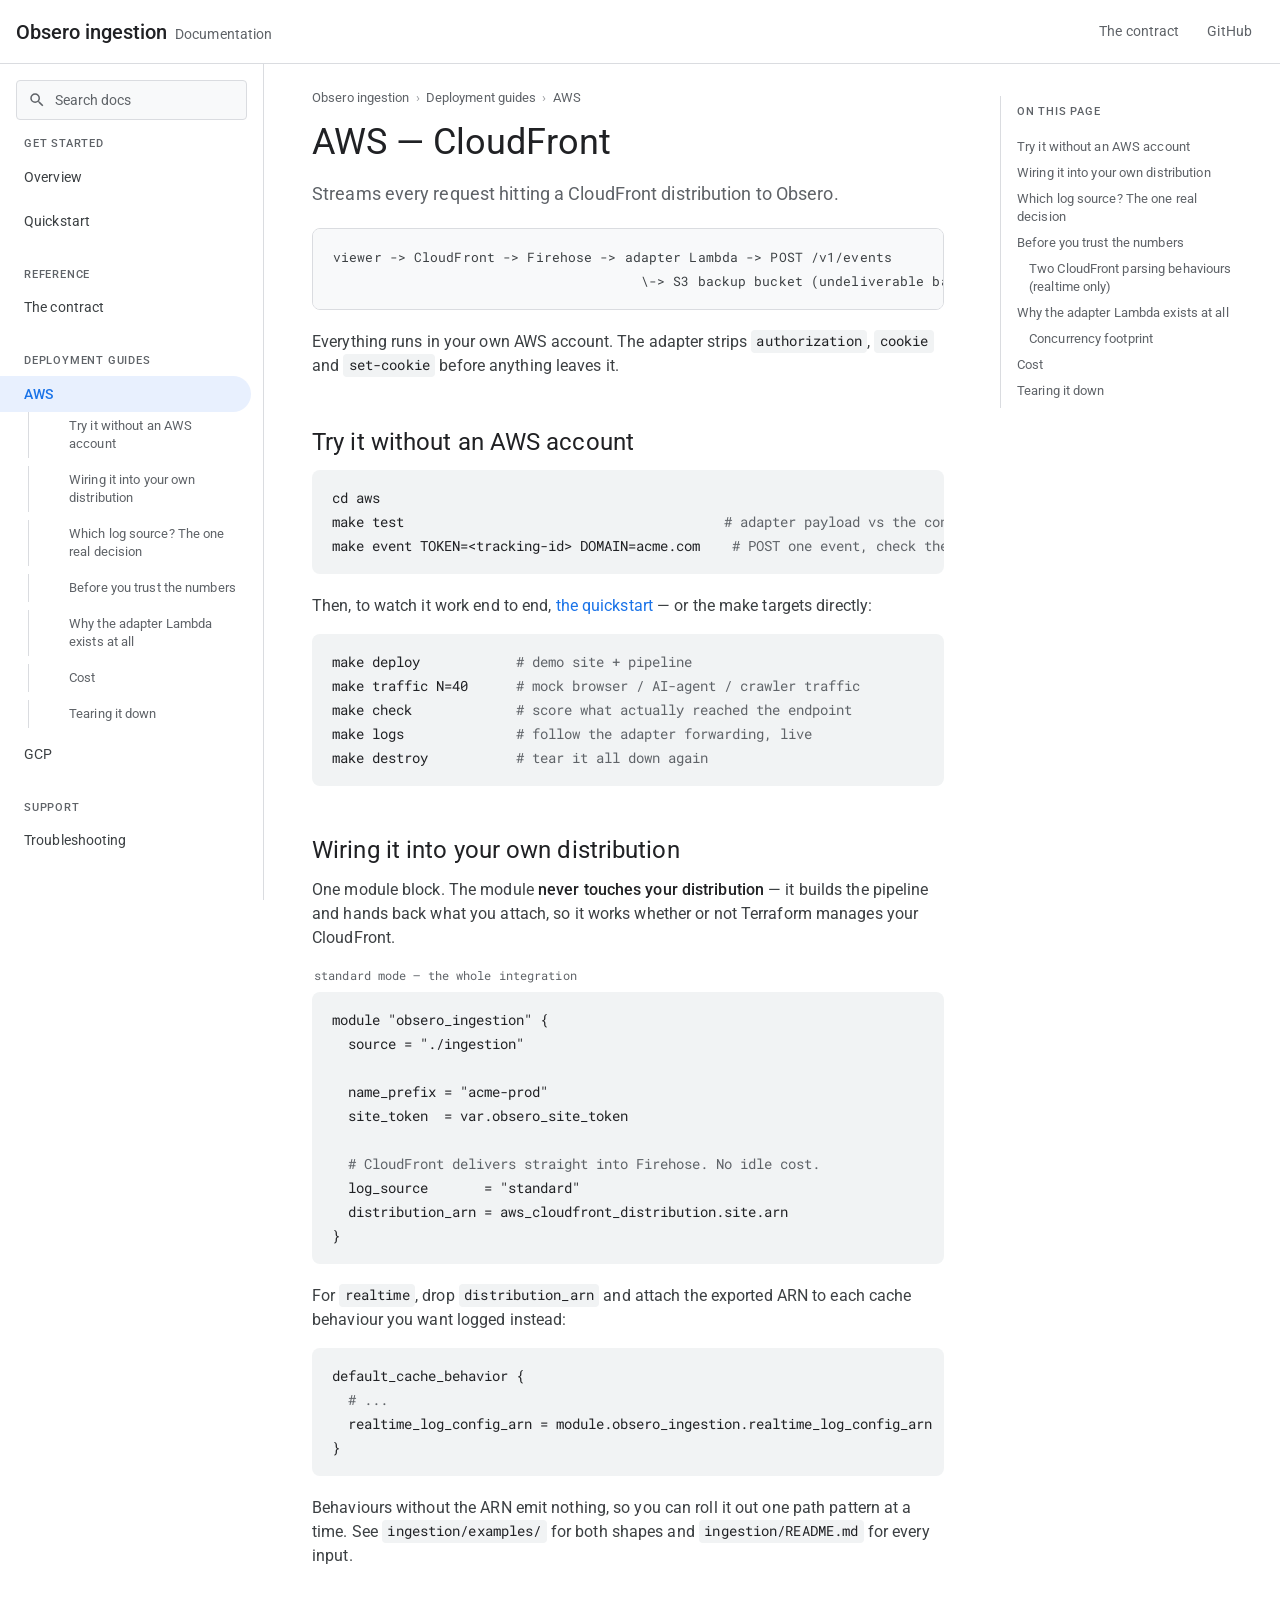
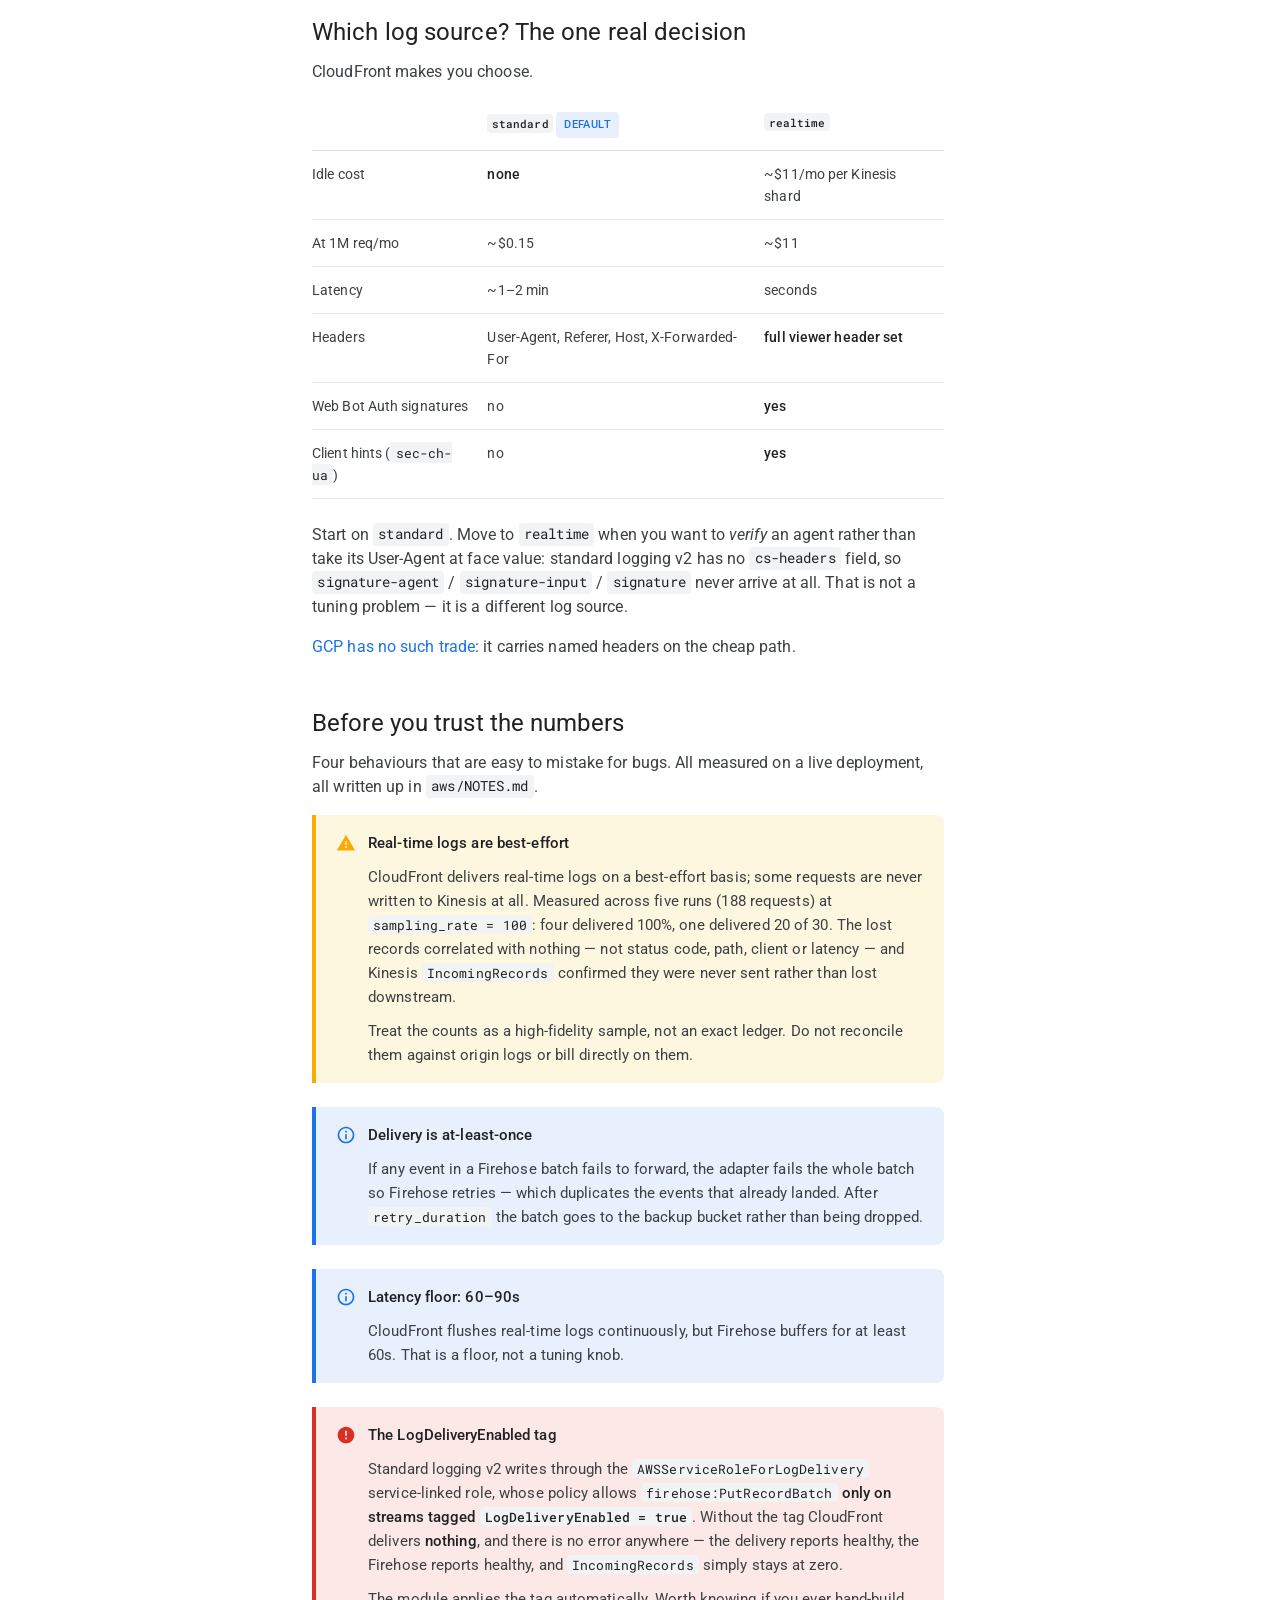
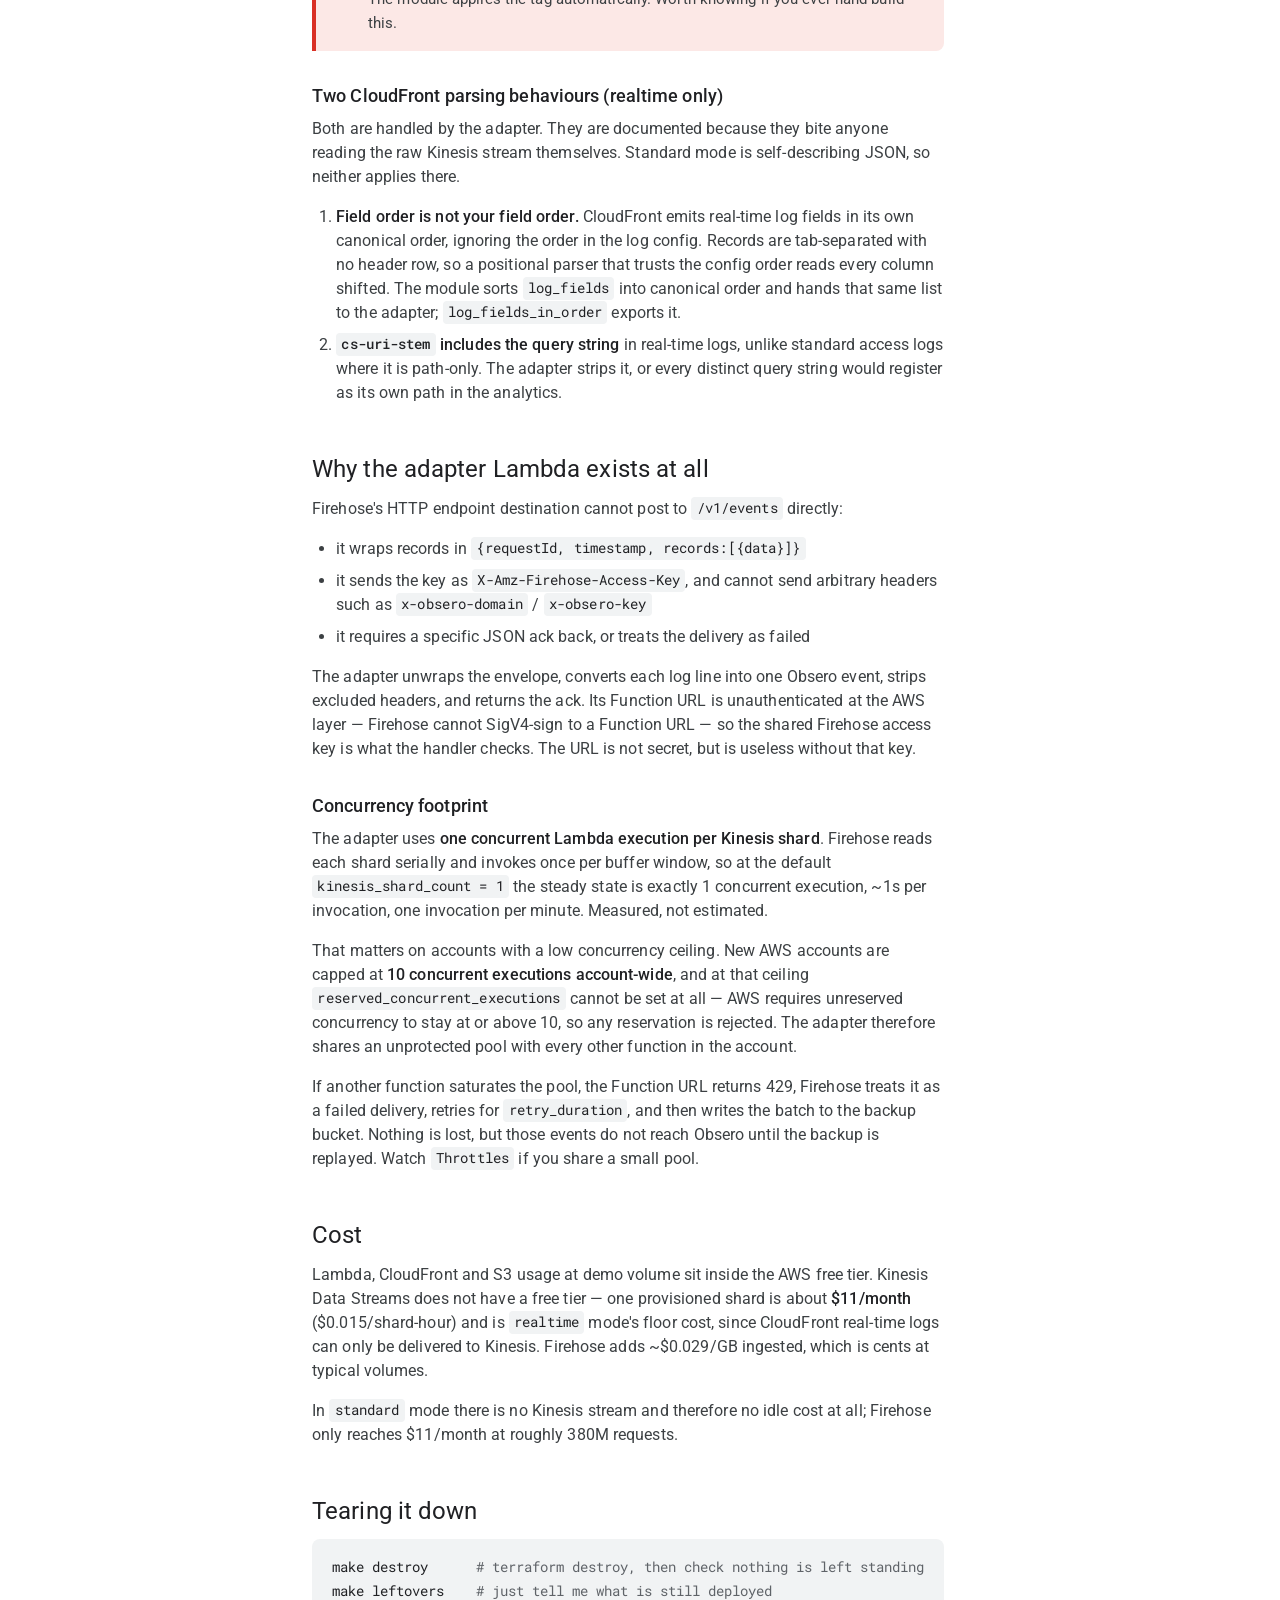
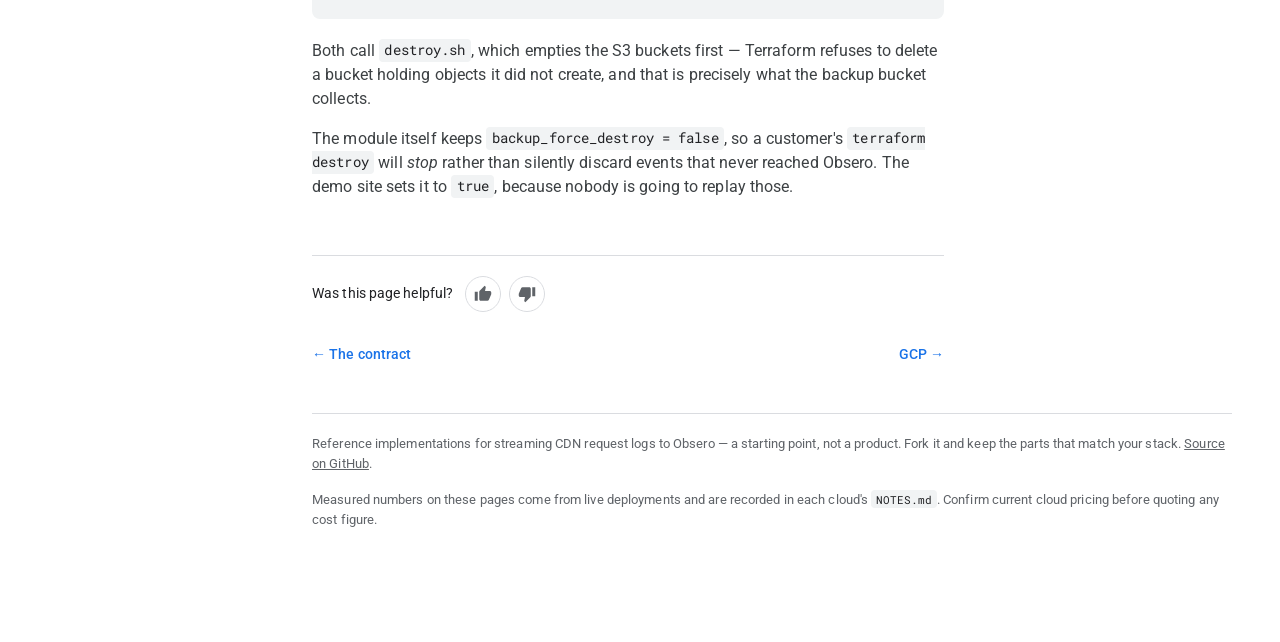
==== docs/aws.html @ 48c4cda6 "Initial import: Obsero ingestion reference implementations Reference infrastructure for streaming CD" ====
<!doctype html>
<html lang="en">
<head>
<meta charset="utf-8">
<meta name="viewport" content="width=device-width, initial-scale=1">
<title>AWS&nbsp;&nbsp;|&nbsp;&nbsp;Obsero ingestion</title>
<meta name="description" content="CloudFront to Firehose to a Lambda adapter. Choosing a log source, measured gotchas, and cost.">
<link rel="preconnect" href="https://fonts.googleapis.com">
<link rel="preconnect" href="https://fonts.gstatic.com" crossorigin>
<link href="https://fonts.googleapis.com/css2?family=Roboto:wght@300;400;500;700&amp;family=Roboto+Mono:wght@400;500&amp;display=swap" rel="stylesheet">
<link rel="stylesheet" href="assets/docs.css">
<link rel="icon" href="data:image/svg+xml,%3Csvg xmlns='http://www.w3.org/2000/svg' viewBox='0 0 24 24'%3E%3Ccircle cx='12' cy='12' r='10' fill='%231a73e8'/%3E%3Ccircle cx='12' cy='12' r='4' fill='white'/%3E%3C/svg%3E">
</head>
<body>
<a class="skip" href="#main">Skip to main content</a>

<header class="topbar">
  <button class="iconbtn" id="nav-toggle" type="button" aria-label="Open navigation" aria-expanded="false" aria-controls="sidenav">
    <svg viewBox="0 0 24 24" fill="currentColor" aria-hidden="true"><path d="M3 18h18v-2H3v2zm0-5h18v-2H3v2zm0-7v2h18V6H3z"/></svg>
  </button>
  <a class="product" href="index.html"><b>Obsero ingestion</b> <span>Documentation</span></a>
  <div class="topbar-end">
    <a class="topbar-link" href="contract.html">The contract</a>
    <a class="topbar-link" href="https://github.com/Obsero-ai/obsero-public">GitHub</a>
  </div>
</header>

<div class="scrim" hidden-desktop></div>

<div class="shell">
<nav class="sidenav" id="sidenav" aria-label="Documentation">
  <div class="navsearch">
    <input id="navsearch-input" type="search" placeholder="Search docs" aria-label="Search the documentation" autocomplete="off" spellcheck="false">
  </div>
  <div id="navresults" class="navresults" hidden></div>
  <div id="navtree">
    <div class="navgroup">Get started</div>
    <ul>
      <li><a class="navitem" href="index.html">Overview</a>
      </li>
      <li><a class="navitem" href="quickstart.html">Quickstart</a>
      </li>
    </ul>
    <div class="navgroup">Reference</div>
    <ul>
      <li><a class="navitem" href="contract.html">The contract</a>
      </li>
    </ul>
    <div class="navgroup">Deployment guides</div>
    <ul>
      <li><a class="navitem current" href="aws.html" aria-current="page">AWS</a>
        <ul class="subnav">
          <li><a href="#try-it">Try it without an AWS account</a></li>
          <li><a href="#wiring-it-in">Wiring it into your own distribution</a></li>
          <li><a href="#log-source">Which log source? The one real decision</a></li>
          <li><a href="#gotchas">Before you trust the numbers</a></li>
          <li><a href="#why-lambda">Why the adapter Lambda exists at all</a></li>
          <li><a href="#cost">Cost</a></li>
          <li><a href="#teardown">Tearing it down</a></li>
        </ul>
      </li>
      <li><a class="navitem" href="gcp.html">GCP</a>
      </li>
    </ul>
    <div class="navgroup">Support</div>
    <ul>
      <li><a class="navitem" href="troubleshooting.html">Troubleshooting</a>
      </li>
    </ul>
  </div>
</nav>

  <div class="content">
    <article id="main">
      <nav class="breadcrumb" aria-label="Breadcrumb">
        <a href="index.html">Obsero ingestion</a> <span aria-hidden="true">&rsaquo;</span> <span>Deployment guides</span> <span aria-hidden="true">&rsaquo;</span> <span>AWS</span>
      </nav>


<h1>AWS &mdash; CloudFront</h1>
<p class="lede">Streams every request hitting a CloudFront distribution to Obsero.</p>

<div class="flow">viewer -&gt; CloudFront -&gt; Firehose -&gt; adapter Lambda -&gt; POST /v1/events
                                      \-&gt; S3 backup bucket (undeliverable batches)</div>

<p>Everything runs in your own AWS account. The adapter strips <code>authorization</code>,
<code>cookie</code> and <code>set-cookie</code> before anything leaves it.</p>

<h2 id="try-it"><a class="anchor" href="#try-it" aria-label="Link to this section">#</a>Try it without an AWS account</h2>

<pre><code>cd aws
make test                                        <span class="c"># adapter payload vs the contract</span>
make event TOKEN=&lt;tracking-id&gt; DOMAIN=acme.com    <span class="c"># POST one event, check the ID</span></code></pre>

<p>Then, to watch it work end to end, <a href="quickstart.html">the quickstart</a> &mdash; or the
make targets directly:</p>

<pre><code>make deploy            <span class="c"># demo site + pipeline</span>
make traffic N=40      <span class="c"># mock browser / AI-agent / crawler traffic</span>
make check             <span class="c"># score what actually reached the endpoint</span>
make logs              <span class="c"># follow the adapter forwarding, live</span>
make destroy           <span class="c"># tear it all down again</span></code></pre>

<h2 id="wiring-it-in"><a class="anchor" href="#wiring-it-in" aria-label="Link to this section">#</a>Wiring it into your own distribution</h2>

<p>One module block. The module <strong>never touches your distribution</strong> &mdash; it builds
the pipeline and hands back what you attach, so it works whether or not Terraform manages your
CloudFront.</p>

<figure class="snippet">
<figcaption>standard mode &mdash; the whole integration</figcaption>
<pre><code>module "obsero_ingestion" {
  source = "./ingestion"

  name_prefix = "acme-prod"
  site_token  = var.obsero_site_token

  <span class="c"># CloudFront delivers straight into Firehose. No idle cost.</span>
  log_source       = "standard"
  distribution_arn = aws_cloudfront_distribution.site.arn
}</code></pre>
</figure>

<p>For <code>realtime</code>, drop <code>distribution_arn</code> and attach the exported ARN to each
cache behaviour you want logged instead:</p>

<pre><code>default_cache_behavior {
  <span class="c"># ...</span>
  realtime_log_config_arn = module.obsero_ingestion.realtime_log_config_arn
}</code></pre>

<p>Behaviours without the ARN emit nothing, so you can roll it out one path pattern at a time. See
<code>ingestion/examples/</code> for both shapes and <code>ingestion/README.md</code> for every
input.</p>

<h2 id="log-source"><a class="anchor" href="#log-source" aria-label="Link to this section">#</a>Which log source? The one real decision</h2>

<p>CloudFront makes you choose.</p>

<div class="table-wrap">
<table>
<thead><tr><th></th><th><code>standard</code> <span class="pill">default</span></th><th><code>realtime</code></th></tr></thead>
<tbody>
<tr><td>Idle cost</td><td><strong>none</strong></td><td>~$11/mo per Kinesis shard</td></tr>
<tr><td>At 1M req/mo</td><td>~$0.15</td><td>~$11</td></tr>
<tr><td>Latency</td><td>~1&ndash;2 min</td><td>seconds</td></tr>
<tr><td>Headers</td><td>User-Agent, Referer, Host, X-Forwarded-For</td><td><strong>full viewer header set</strong></td></tr>
<tr><td>Web Bot Auth signatures</td><td>no</td><td><strong>yes</strong></td></tr>
<tr><td>Client hints (<code>sec-ch-ua</code>)</td><td>no</td><td><strong>yes</strong></td></tr>
</tbody>
</table>
</div>

<p>Start on <code>standard</code>. Move to <code>realtime</code> when you want to <em>verify</em> an
agent rather than take its User-Agent at face value: standard logging v2 has no
<code>cs-headers</code> field, so <code>signature-agent</code> / <code>signature-input</code> /
<code>signature</code> never arrive at all. That is not a tuning problem &mdash; it is a different
log source.</p>

<p><a href="gcp.html#headers">GCP has no such trade</a>: it carries named headers on the cheap
path.</p>

<h2 id="gotchas"><a class="anchor" href="#gotchas" aria-label="Link to this section">#</a>Before you trust the numbers</h2>

<p>Four behaviours that are easy to mistake for bugs. All measured on a live deployment, all
written up in <code>aws/NOTES.md</code>.</p>

<div class="aside caution" role="note"><svg viewBox="0 0 24 24" aria-hidden="true"><path d="M1 21h22L12 2 1 21zm12-3h-2v-2h2v2zm0-4h-2v-4h2v4z"/></svg><div class="body">
  <p><b class="label">Real-time logs are best-effort</b></p>
  <p>CloudFront delivers real-time logs on a best-effort basis; some requests are never written to
  Kinesis at all. Measured across five runs (188 requests) at <code>sampling_rate = 100</code>: four
  delivered 100%, one delivered 20 of 30. The lost records correlated with nothing &mdash; not status
  code, path, client or latency &mdash; and Kinesis <code>IncomingRecords</code> confirmed they were
  never sent rather than lost downstream.</p>
  <p>Treat the counts as a high-fidelity sample, not an exact ledger. Do not reconcile them against
  origin logs or bill directly on them.</p>
</div></div>
<div class="aside note" role="note"><svg viewBox="0 0 24 24" aria-hidden="true"><path d="M11 7h2v2h-2zm0 4h2v6h-2zm1-9C6.48 2 2 6.48 2 12s4.48 10 10 10 10-4.48 10-10S17.52 2 12 2zm0 18c-4.41 0-8-3.59-8-8s3.59-8 8-8 8 3.59 8 8-3.59 8-8 8z"/></svg><div class="body">
  <p><b class="label">Delivery is at-least-once</b></p>
  <p>If any event in a Firehose batch fails to forward, the adapter fails the whole batch so
  Firehose retries &mdash; which duplicates the events that already landed. After
  <code>retry_duration</code> the batch goes to the backup bucket rather than being dropped.</p>
</div></div>
<div class="aside note" role="note"><svg viewBox="0 0 24 24" aria-hidden="true"><path d="M11 7h2v2h-2zm0 4h2v6h-2zm1-9C6.48 2 2 6.48 2 12s4.48 10 10 10 10-4.48 10-10S17.52 2 12 2zm0 18c-4.41 0-8-3.59-8-8s3.59-8 8-8 8 3.59 8 8-3.59 8-8 8z"/></svg><div class="body">
  <p><b class="label">Latency floor: 60&ndash;90s</b></p>
  <p>CloudFront flushes real-time logs continuously, but Firehose buffers for at least 60s. That is a
  floor, not a tuning knob.</p>
</div></div>
<div class="aside warning" role="note"><svg viewBox="0 0 24 24" aria-hidden="true"><path d="M12 2C6.48 2 2 6.48 2 12s4.48 10 10 10 10-4.48 10-10S17.52 2 12 2zm1 15h-2v-2h2v2zm0-4h-2V7h2v6z"/></svg><div class="body">
  <p><b class="label">The LogDeliveryEnabled tag</b></p>
  <p>Standard logging v2 writes through the <code>AWSServiceRoleForLogDelivery</code> service-linked
  role, whose policy allows <code>firehose:PutRecordBatch</code> <strong>only on streams tagged
  <code>LogDeliveryEnabled = true</code></strong>. Without the tag CloudFront delivers
  <strong>nothing</strong>, and there is no error anywhere &mdash; the delivery reports healthy, the
  Firehose reports healthy, and <code>IncomingRecords</code> simply stays at zero.</p>
  <p>The module applies the tag automatically. Worth knowing if you ever hand-build this.</p>
</div></div>
<h3 id="parsing"><a class="anchor" href="#parsing" aria-label="Link to this section">#</a>Two CloudFront parsing behaviours (realtime only)</h3>

<p>Both are handled by the adapter. They are documented because they bite anyone reading the raw
Kinesis stream themselves. Standard mode is self-describing JSON, so neither applies there.</p>

<ol>
<li><strong>Field order is not your field order.</strong> CloudFront emits real-time log fields in
its own canonical order, ignoring the order in the log config. Records are tab-separated with no
header row, so a positional parser that trusts the config order reads every column shifted. The
module sorts <code>log_fields</code> into canonical order and hands that same list to the adapter;
<code>log_fields_in_order</code> exports it.</li>
<li><strong><code>cs-uri-stem</code> includes the query string</strong> in real-time logs, unlike
standard access logs where it is path-only. The adapter strips it, or every distinct query string
would register as its own path in the analytics.</li>
</ol>

<h2 id="why-lambda"><a class="anchor" href="#why-lambda" aria-label="Link to this section">#</a>Why the adapter Lambda exists at all</h2>

<p>Firehose's HTTP endpoint destination cannot post to <code>/v1/events</code> directly:</p>

<ul>
<li>it wraps records in <code>{requestId, timestamp, records:[{data}]}</code></li>
<li>it sends the key as <code>X-Amz-Firehose-Access-Key</code>, and cannot send arbitrary headers
such as <code>x-obsero-domain</code> / <code>x-obsero-key</code></li>
<li>it requires a specific JSON ack back, or treats the delivery as failed</li>
</ul>

<p>The adapter unwraps the envelope, converts each log line into one Obsero event, strips excluded
headers, and returns the ack. Its Function URL is unauthenticated at the AWS layer &mdash; Firehose
cannot SigV4-sign to a Function URL &mdash; so the shared Firehose access key is what the handler
checks. The URL is not secret, but is useless without that key.</p>

<h3 id="concurrency"><a class="anchor" href="#concurrency" aria-label="Link to this section">#</a>Concurrency footprint</h3>

<p>The adapter uses <strong>one concurrent Lambda execution per Kinesis shard</strong>. Firehose
reads each shard serially and invokes once per buffer window, so at the default
<code>kinesis_shard_count = 1</code> the steady state is exactly 1 concurrent execution, ~1s per
invocation, one invocation per minute. Measured, not estimated.</p>

<p>That matters on accounts with a low concurrency ceiling. New AWS accounts are capped at
<strong>10 concurrent executions account-wide</strong>, and at that ceiling
<code>reserved_concurrent_executions</code> cannot be set at all &mdash; AWS requires unreserved
concurrency to stay at or above 10, so any reservation is rejected. The adapter therefore shares an
unprotected pool with every other function in the account.</p>

<p>If another function saturates the pool, the Function URL returns 429, Firehose treats it as a
failed delivery, retries for <code>retry_duration</code>, and then writes the batch to the backup
bucket. Nothing is lost, but those events do not reach Obsero until the backup is replayed. Watch
<code>Throttles</code> if you share a small pool.</p>

<h2 id="cost"><a class="anchor" href="#cost" aria-label="Link to this section">#</a>Cost</h2>

<p>Lambda, CloudFront and S3 usage at demo volume sit inside the AWS free tier. Kinesis Data Streams
does not have a free tier &mdash; one provisioned shard is about <strong>$11/month</strong>
($0.015/shard-hour) and is <code>realtime</code> mode's floor cost, since CloudFront real-time logs
can only be delivered to Kinesis. Firehose adds ~$0.029/GB ingested, which is cents at typical
volumes.</p>

<p>In <code>standard</code> mode there is no Kinesis stream and therefore no idle cost at all;
Firehose only reaches $11/month at roughly 380M requests.</p>

<h2 id="teardown"><a class="anchor" href="#teardown" aria-label="Link to this section">#</a>Tearing it down</h2>

<pre><code>make destroy      <span class="c"># terraform destroy, then check nothing is left standing</span>
make leftovers    <span class="c"># just tell me what is still deployed</span></code></pre>

<p>Both call <code>destroy.sh</code>, which empties the S3 buckets first &mdash; Terraform refuses to
delete a bucket holding objects it did not create, and that is precisely what the backup bucket
collects.</p>

<p>The module itself keeps <code>backup_force_destroy = false</code>, so a customer's
<code>terraform destroy</code> will <em>stop</em> rather than silently discard events that never
reached Obsero. The demo site sets it to <code>true</code>, because nobody is going to replay
those.</p>


      <div class="helpful">
        <span>Was this page helpful?</span>
        <span class="thumbs">
          <a class="thumb" href="https://github.com/Obsero-ai/obsero-public/issues/new?title=Docs:+AWS" aria-label="Yes, this page was helpful"><svg viewBox="0 0 24 24" aria-hidden="true"><path d="M1 21h4V9H1v12zm22-11c0-1.1-.9-2-2-2h-6.31l.95-4.57.03-.32c0-.41-.17-.79-.44-1.06L14.17 1 7.59 7.59C7.22 7.95 7 8.45 7 9v10c0 1.1.9 2 2 2h9c.83 0 1.54-.5 1.84-1.22l3.02-7.05c.09-.23.14-.47.14-.73v-2z"/></svg></a>
          <a class="thumb" href="https://github.com/Obsero-ai/obsero-public/issues/new?title=Docs:+AWS" aria-label="No, this page needs work"><svg viewBox="0 0 24 24" aria-hidden="true"><path d="M15 3H6c-.83 0-1.54.5-1.84 1.22l-3.02 7.05c-.09.23-.14.47-.14.73v2c0 1.1.9 2 2 2h6.31l-.95 4.57-.03.32c0 .41.17.79.44 1.06L9.83 23l6.59-6.59c.36-.36.58-.86.58-1.41V5c0-1.1-.9-2-2-2zm4 0v12h4V3h-4z"/></svg></a>
        </span>
      </div>

      <nav class="nextprev" aria-label="Pagination">
        <a href="contract.html">&larr; The contract</a>
        <a href="gcp.html">GCP &rarr;</a>
      </nav>
    </article>

      <aside class="toc">
        <div class="toc-inner">
          <h2>On this page</h2>
          <ul>
          <li><a href="#try-it">Try it without an AWS account</a></li>
          <li><a href="#wiring-it-in">Wiring it into your own distribution</a></li>
          <li><a href="#log-source">Which log source? The one real decision</a></li>
          <li><a href="#gotchas">Before you trust the numbers</a></li>
          <li class="sub"><a href="#parsing">Two CloudFront parsing behaviours (realtime only)</a></li>
          <li><a href="#why-lambda">Why the adapter Lambda exists at all</a></li>
          <li class="sub"><a href="#concurrency">Concurrency footprint</a></li>
          <li><a href="#cost">Cost</a></li>
          <li><a href="#teardown">Tearing it down</a></li>
          </ul>
        </div>
      </aside>

    <div class="pagefoot">
      <p>Reference implementations for streaming CDN request logs to Obsero &mdash; a starting point, not a product. Fork it and keep the parts that match your stack. <a href="https://github.com/Obsero-ai/obsero-public">Source on GitHub</a>.</p>
      <p>Measured numbers on these pages come from live deployments and are recorded in each cloud's <code>NOTES.md</code>. Confirm current cloud pricing before quoting any cost figure.</p>
    </div>
  </div>
</div>

<script src="assets/search-index.js" defer></script>
<script src="assets/docs.js" defer></script>
</body>
</html>
---- docs/assets/docs.css ----
/* Obsero ingestion docs. Google-style devsite layout. No build step, no framework. */

:root {
  color-scheme: light;

  --blue:        #1a73e8;
  --blue-press:  #174ea6;
  --blue-bg:     #e8f0fe;

  --page:        #ffffff;
  --surface:     #ffffff;
  --surface-alt: #f8f9fa;
  --code-bg:     #f1f3f4;
  --divider:     #dadce0;
  --divider-sub: #e8eaed;

  --heading:     #202124;
  --body:        #3c4043;
  --secondary:   #5f6368;

  --note-bg:     #e8f0fe;  --note-bd:     #1a73e8;
  --caution-bg:  #fef7e0;  --caution-bd:  #f9ab00;
  --warning-bg:  #fce8e6;  --warning-bd:  #d93025;
  --success-bg:  #e6f4ea;  --success-bd:  #1e8e3e;

  --tok-comment: #5f6368;
  --tok-string:  #0b8043;

  --nav-w:  264px;
  --toc-w:  232px;
  --bar-h:  64px;

  --sans: "Google Sans", "Product Sans", Roboto, -apple-system, BlinkMacSystemFont, "Segoe UI", Helvetica, Arial, sans-serif;
  --text: Roboto, -apple-system, BlinkMacSystemFont, "Segoe UI", Helvetica, Arial, sans-serif;
  --mono: "Roboto Mono", "Google Sans Mono", ui-monospace, SFMono-Regular, Menlo, Consolas, monospace;
}

@media (prefers-color-scheme: dark) {
  :root {
    color-scheme: dark;

    --blue:        #8ab4f8;
    --blue-press:  #aecbfa;
    --blue-bg:     #283142;

    --page:        #202124;
    --surface:     #202124;
    --surface-alt: #292a2d;
    --code-bg:     #35363a;
    --divider:     #3c4043;
    --divider-sub: #35363a;

    --heading:     #e8eaed;
    --body:        #bdc1c6;
    --secondary:   #9aa0a6;

    --note-bg:     #1f2a3d;  --note-bd:     #8ab4f8;
    --caution-bg:  #332d1d;  --caution-bd:  #fdd663;
    --warning-bg:  #33231f;  --warning-bd:  #f28b82;
    --success-bg:  #1e2b22;  --success-bd:  #81c995;

    --tok-comment: #9aa0a6;
    --tok-string:  #81c995;
  }
}

*, *::before, *::after { box-sizing: border-box; }

html { -webkit-text-size-adjust: 100%; scroll-behavior: smooth; }

body {
  margin: 0;
  background: var(--page);
  color: var(--body);
  font-family: var(--text);
  font-size: 16px;
  line-height: 1.5;
  letter-spacing: 0.00625em;
}

/* ---------------------------------------------------------------- top bar */

.topbar {
  position: sticky;
  top: 0;
  z-index: 40;
  height: var(--bar-h);
  display: flex;
  align-items: center;
  gap: 8px;
  padding: 0 16px 0 8px;
  background: var(--page);
  border-bottom: 1px solid var(--divider);
}

.iconbtn {
  flex: none;
  width: 40px;
  height: 40px;
  display: grid;
  place-items: center;
  border: 0;
  border-radius: 50%;
  background: none;
  color: var(--secondary);
  cursor: pointer;
}
.iconbtn:hover { background: var(--surface-alt); color: var(--heading); }
.iconbtn svg { width: 20px; height: 20px; display: block; }

#nav-toggle { display: none; }
@media (max-width: 1023px) { #nav-toggle { display: grid; } }

.product {
  display: flex;
  align-items: baseline;
  gap: 8px;
  text-decoration: none;
  font-family: var(--sans);
  padding-left: 8px;
  white-space: nowrap;
}
.product b { font-weight: 500; font-size: 20px; color: var(--heading); letter-spacing: 0; }
.product span { font-size: 14px; color: var(--secondary); }
@media (max-width: 599px) { .product span { display: none; } }

.topbar-end { margin-left: auto; display: flex; align-items: center; gap: 4px; }
.topbar-link {
  font-family: var(--sans);
  font-size: 14px;
  color: var(--secondary);
  text-decoration: none;
  padding: 8px 12px;
  border-radius: 4px;
  white-space: nowrap;
}
.topbar-link:hover { background: var(--surface-alt); color: var(--heading); }
@media (max-width: 599px) { .topbar-link { display: none; } }

/* ---------------------------------------------------------------- shell */

.shell {
  display: grid;
  grid-template-columns: var(--nav-w) minmax(0, 1fr);
  align-items: start;
}
@media (max-width: 1023px) {
  .shell { grid-template-columns: minmax(0, 1fr); }
}

/* ---------------------------------------------------------------- left nav */

.sidenav {
  position: sticky;
  top: var(--bar-h);
  height: calc(100vh - var(--bar-h));
  overflow-y: auto;
  overscroll-behavior: contain;
  border-right: 1px solid var(--divider);
  padding: 16px 0 48px;
  background: var(--page);
}
@media (max-width: 1023px) {
  .sidenav {
    position: fixed;
    top: var(--bar-h);
    left: 0;
    width: var(--nav-w);
    max-width: 86vw;
    z-index: 30;
    transform: translateX(-100%);
    transition: transform .18s cubic-bezier(.4, 0, .2, 1);
    box-shadow: 0 8px 10px 1px rgba(60, 64, 67, .15);
  }
  body.nav-open .sidenav { transform: translateX(0); }
  .scrim {
    position: fixed;
    inset: var(--bar-h) 0 0;
    background: rgba(32, 33, 36, .5);
    z-index: 29;
    opacity: 0;
    pointer-events: none;
    transition: opacity .18s;
  }
  body.nav-open .scrim { opacity: 1; pointer-events: auto; }
}

.navsearch { padding: 0 16px 12px; }
.navsearch input {
  width: 100%;
  height: 40px;
  padding: 0 12px 0 38px;
  border: 1px solid var(--divider);
  border-radius: 4px;
  background: var(--surface-alt) url("data:image/svg+xml;charset=utf-8,%3Csvg xmlns='http://www.w3.org/2000/svg' viewBox='0 0 24 24' fill='%235f6368'%3E%3Cpath d='M15.5 14h-.79l-.28-.27A6.47 6.47 0 0 0 16 9.5 6.5 6.5 0 1 0 9.5 16c1.61 0 3.09-.59 4.23-1.57l.27.28v.79l5 4.99L20.49 19zm-6 0C7.01 14 5 11.99 5 9.5S7.01 5 9.5 5 14 7.01 14 9.5 11.99 14 9.5 14z'/%3E%3C/svg%3E") no-repeat 11px 50% / 18px;
  color: var(--body);
  font: 400 14px/40px var(--text);
  outline: none;
}
.navsearch input:focus { border-color: var(--blue); background-color: var(--page); }
.navsearch input::placeholder { color: var(--secondary); }

.navgroup {
  font-family: var(--sans);
  font-size: 11px;
  font-weight: 500;
  letter-spacing: .8px;
  text-transform: uppercase;
  color: var(--secondary);
  padding: 20px 24px 6px;
}
.navgroup:first-of-type { padding-top: 4px; }

.sidenav ul { list-style: none; margin: 0; padding: 0; }

.sidenav a.navitem {
  display: block;
  padding: 8px 24px;
  font-size: 14px;
  line-height: 20px;
  color: var(--body);
  text-decoration: none;
  border-radius: 0 100px 100px 0;
  margin-right: 12px;
}
.sidenav a.navitem:hover { background: var(--surface-alt); }
.sidenav a.navitem.current {
  background: var(--blue-bg);
  color: var(--blue);
  font-weight: 500;
}

.subnav { margin: 2px 0 4px; }
.subnav a {
  display: block;
  padding: 5px 24px 5px 40px;
  font-size: 13px;
  line-height: 18px;
  color: var(--secondary);
  text-decoration: none;
  border-left: 1px solid var(--divider);
  margin-left: 28px;
}
.subnav a:hover { color: var(--blue); border-left-color: var(--blue); }

.navresults { padding: 0 12px; }
.navresults .hit {
  display: block;
  padding: 8px 12px;
  border-radius: 4px;
  text-decoration: none;
  color: var(--body);
  font-size: 14px;
}
.navresults .hit:hover { background: var(--surface-alt); }
.navresults .hit small { display: block; color: var(--secondary); font-size: 12px; }
.navresults .empty { padding: 12px; color: var(--secondary); font-size: 13px; }

/* ---------------------------------------------------------------- content */

.content {
  display: grid;
  grid-template-columns: minmax(0, 1fr) var(--toc-w);
  gap: 0 56px;
  max-width: 1240px;
  padding: 0 48px 96px;
}
@media (max-width: 1279px) {
  .content { grid-template-columns: minmax(0, 1fr); }
  .toc { display: none; }
}
@media (max-width: 599px) {
  .content { padding: 0 16px 64px; }
}

article { min-width: 0; max-width: 840px; padding-top: 24px; }

.breadcrumb {
  font-size: 13px;
  color: var(--secondary);
  margin: 0 0 12px;
  display: flex;
  flex-wrap: wrap;
  gap: 6px;
  align-items: center;
}
.breadcrumb a { color: var(--secondary); text-decoration: none; }
.breadcrumb a:hover { color: var(--blue); text-decoration: underline; }
.breadcrumb span[aria-hidden] { opacity: .6; }

/* ---------------------------------------------------------------- type */

h1 {
  font-family: var(--sans);
  font-size: 36px;
  line-height: 44px;
  font-weight: 400;
  letter-spacing: 0;
  color: var(--heading);
  margin: 4px 0 16px;
}
h2 {
  font-family: var(--sans);
  font-size: 24px;
  line-height: 32px;
  font-weight: 400;
  color: var(--heading);
  margin: 48px 0 12px;
  scroll-margin-top: calc(var(--bar-h) + 16px);
}
h3 {
  font-family: var(--sans);
  font-size: 18px;
  line-height: 26px;
  font-weight: 500;
  color: var(--heading);
  margin: 32px 0 8px;
  scroll-margin-top: calc(var(--bar-h) + 16px);
}

.lede { font-size: 18px; line-height: 28px; color: var(--secondary); margin: 0 0 20px; }

p { margin: 0 0 16px; }

a { color: var(--blue); text-decoration: none; }
a:hover { text-decoration: underline; }
a:active { color: var(--blue-press); }

ul, ol { margin: 0 0 16px; padding-left: 24px; }
li { margin: 0 0 8px; }
li > ul, li > ol { margin-top: 8px; }

strong { font-weight: 500; color: var(--heading); }
em { font-style: italic; }

hr { border: 0; border-top: 1px solid var(--divider); margin: 40px 0; }

/* headed anchors, devsite style */
h2, h3 { position: relative; }
.anchor {
  position: absolute;
  left: -24px;
  top: 50%;
  transform: translateY(-50%);
  opacity: 0;
  color: var(--secondary);
  font-size: 18px;
  text-decoration: none;
  padding: 0 4px;
}
h2:hover .anchor, h3:hover .anchor, .anchor:focus { opacity: 1; }
@media (max-width: 1023px) { .anchor { display: none; } }

/* ---------------------------------------------------------------- code */

code {
  font-family: var(--mono);
  font-size: 85%;
  background: var(--code-bg);
  color: var(--heading);
  padding: .15em .4em;
  border-radius: 4px;
  overflow-wrap: break-word;
}

.code-block { position: relative; margin: 0 0 20px; }

pre {
  background: var(--code-bg);
  color: var(--heading);
  border-radius: 8px;
  padding: 16px 20px;
  margin: 0;
  overflow-x: auto;
  font-family: var(--mono);
  font-size: 14px;
  line-height: 24px;
  letter-spacing: 0;
}
pre code { background: none; padding: 0; font-size: inherit; color: inherit; white-space: pre; }
pre .c { color: var(--tok-comment); }
pre .s { color: var(--tok-string); }

.copybtn {
  position: absolute;
  top: 8px;
  right: 8px;
  height: 32px;
  padding: 0 12px;
  border: 1px solid transparent;
  border-radius: 4px;
  background: transparent;
  color: var(--secondary);
  font: 500 12px/1 var(--sans);
  letter-spacing: .4px;
  text-transform: uppercase;
  cursor: pointer;
  opacity: 0;
  transition: opacity .12s;
}
.code-block:hover .copybtn, .copybtn:focus { opacity: 1; }
.copybtn:hover { background: var(--page); border-color: var(--divider); color: var(--blue); }
.copybtn.done { color: var(--success-bd); opacity: 1; }

figure.snippet { margin: 0 0 20px; }
figure.snippet figcaption {
  font-family: var(--mono);
  font-size: 12px;
  color: var(--secondary);
  padding: 0 0 8px 2px;
}
figure.snippet .code-block { margin: 0; }

.flow {
  font-family: var(--mono);
  font-size: 13px;
  line-height: 24px;
  background: var(--surface-alt);
  border: 1px solid var(--divider);
  border-radius: 8px;
  padding: 16px 20px;
  overflow-x: auto;
  margin: 0 0 20px;
  white-space: pre;
  color: var(--body);
}

/* ---------------------------------------------------------------- tables */

.table-wrap { overflow-x: auto; margin: 0 0 24px; }
table { border-collapse: collapse; width: 100%; font-size: 14px; line-height: 22px; min-width: 460px; }
caption { text-align: left; color: var(--secondary); font-size: 13px; padding-bottom: 8px; }
th, td { text-align: left; vertical-align: top; padding: 12px 16px 12px 0; border-bottom: 1px solid var(--divider-sub); }
th {
  font-family: var(--sans);
  font-weight: 500;
  font-size: 13px;
  color: var(--heading);
  border-bottom: 1px solid var(--divider);
  white-space: nowrap;
}
tbody tr:hover { background: var(--surface-alt); }
td code { font-size: 13px; }

/* ---------------------------------------------------------------- asides */

.aside {
  display: flex;
  gap: 12px;
  padding: 16px 20px;
  border-left: 4px solid var(--note-bd);
  background: var(--note-bg);
  border-radius: 0 8px 8px 0;
  margin: 0 0 24px;
  font-size: 15px;
  line-height: 24px;
}
.aside > svg { flex: none; width: 20px; height: 20px; margin-top: 2px; fill: var(--note-bd); }
.aside .body { min-width: 0; }
.aside .body > :last-child { margin-bottom: 0; }
.aside b.label { font-family: var(--sans); font-weight: 500; color: var(--heading); }
.aside p { margin: 0 0 10px; }

.aside.caution { border-left-color: var(--caution-bd); background: var(--caution-bg); }
.aside.caution > svg { fill: var(--caution-bd); }
.aside.warning { border-left-color: var(--warning-bd); background: var(--warning-bg); }
.aside.warning > svg { fill: var(--warning-bd); }
.aside.success { border-left-color: var(--success-bd); background: var(--success-bg); }
.aside.success > svg { fill: var(--success-bd); }

/* ---------------------------------------------------------------- cards */

.cards { display: grid; grid-template-columns: 1fr; gap: 16px; margin: 0 0 28px; }
@media (min-width: 600px) { .cards { grid-template-columns: repeat(2, minmax(0, 1fr)); } }

.card {
  display: block;
  padding: 20px;
  border: 1px solid var(--divider);
  border-radius: 8px;
  background: var(--surface);
  text-decoration: none;
  color: inherit;
  transition: box-shadow .15s, border-color .15s;
}
.card:hover {
  text-decoration: none;
  border-color: transparent;
  box-shadow: 0 1px 2px rgba(60, 64, 67, .3), 0 2px 6px 2px rgba(60, 64, 67, .15);
}
.card h3 { margin: 0 0 6px; font-size: 16px; line-height: 24px; color: var(--blue); font-weight: 500; }
.card p { margin: 0; font-size: 14px; line-height: 22px; color: var(--secondary); }

/* ---------------------------------------------------------------- steps */

ol.steps { list-style: none; padding: 0; margin: 0 0 28px; counter-reset: step; }
ol.steps > li {
  counter-increment: step;
  position: relative;
  padding: 0 0 8px 44px;
  margin: 0 0 32px;
}
ol.steps > li::before {
  content: counter(step);
  position: absolute;
  left: 0;
  top: 0;
  width: 28px;
  height: 28px;
  border-radius: 50%;
  background: var(--blue);
  color: #fff;
  font: 500 14px/28px var(--sans);
  text-align: center;
}
@media (prefers-color-scheme: dark) { ol.steps > li::before { color: #202124; } }
ol.steps > li > h3:first-child { margin: 2px 0 10px; }

/* ---------------------------------------------------------------- toc */

.toc { padding-top: 32px; }
.toc-inner {
  position: sticky;
  top: calc(var(--bar-h) + 24px);
  max-height: calc(100vh - var(--bar-h) - 48px);
  overflow-y: auto;
  padding-left: 16px;
  border-left: 1px solid var(--divider);
}
.toc h2 {
  font-family: var(--sans);
  font-size: 11px;
  font-weight: 500;
  letter-spacing: .8px;
  text-transform: uppercase;
  color: var(--secondary);
  margin: 0 0 10px;
}
.toc ul { list-style: none; margin: 0; padding: 0; }
.toc li { margin: 0 0 8px; }
.toc li.sub { margin-left: 12px; }
.toc a { display: block; font-size: 13px; line-height: 18px; color: var(--secondary); }
.toc a:hover { color: var(--blue); text-decoration: none; }
.toc a.active { color: var(--blue); font-weight: 500; }

/* ---------------------------------------------------------------- footers */

.helpful {
  margin: 56px 0 0;
  padding: 20px 0 0;
  border-top: 1px solid var(--divider);
  display: flex;
  flex-wrap: wrap;
  align-items: center;
  gap: 12px;
  font-family: var(--sans);
  font-size: 14px;
  color: var(--heading);
}
.helpful .thumbs { display: flex; gap: 8px; }
.helpful .thumb {
  display: grid;
  place-items: center;
  width: 36px;
  height: 36px;
  border-radius: 50%;
  border: 1px solid var(--divider);
  color: var(--secondary);
}
.helpful .thumb:hover { background: var(--blue-bg); border-color: var(--blue); color: var(--blue); text-decoration: none; }
.helpful .thumb svg { width: 18px; height: 18px; fill: currentColor; }

.pagefoot {
  grid-column: 1 / -1;
  margin-top: 48px;
  padding-top: 20px;
  border-top: 1px solid var(--divider);
  color: var(--secondary);
  font-size: 13px;
  line-height: 20px;
}
.pagefoot a { color: var(--secondary); text-decoration: underline; }
.pagefoot a:hover { color: var(--blue); }

.nextprev {
  display: flex;
  justify-content: space-between;
  gap: 16px;
  flex-wrap: wrap;
  margin: 32px 0 0;
  font-family: var(--sans);
  font-size: 14px;
}
.nextprev a { display: inline-flex; align-items: center; gap: 6px; font-weight: 500; }
.nextprev .spacer { flex: 1; }

/* ---------------------------------------------------------------- misc */

.pill {
  display: inline-block;
  font-family: var(--sans);
  font-size: 11px;
  font-weight: 500;
  letter-spacing: .4px;
  text-transform: uppercase;
  padding: 2px 8px;
  border-radius: 4px;
  background: var(--blue-bg);
  color: var(--blue);
  vertical-align: middle;
}

:focus-visible { outline: 2px solid var(--blue); outline-offset: 2px; border-radius: 2px; }

.skip {
  position: absolute;
  left: -9999px;
  top: 0;
  background: var(--page);
  color: var(--blue);
  padding: 12px 20px;
  z-index: 60;
  border: 1px solid var(--divider);
  border-radius: 0 0 8px 0;
}
.skip:focus { left: 0; }
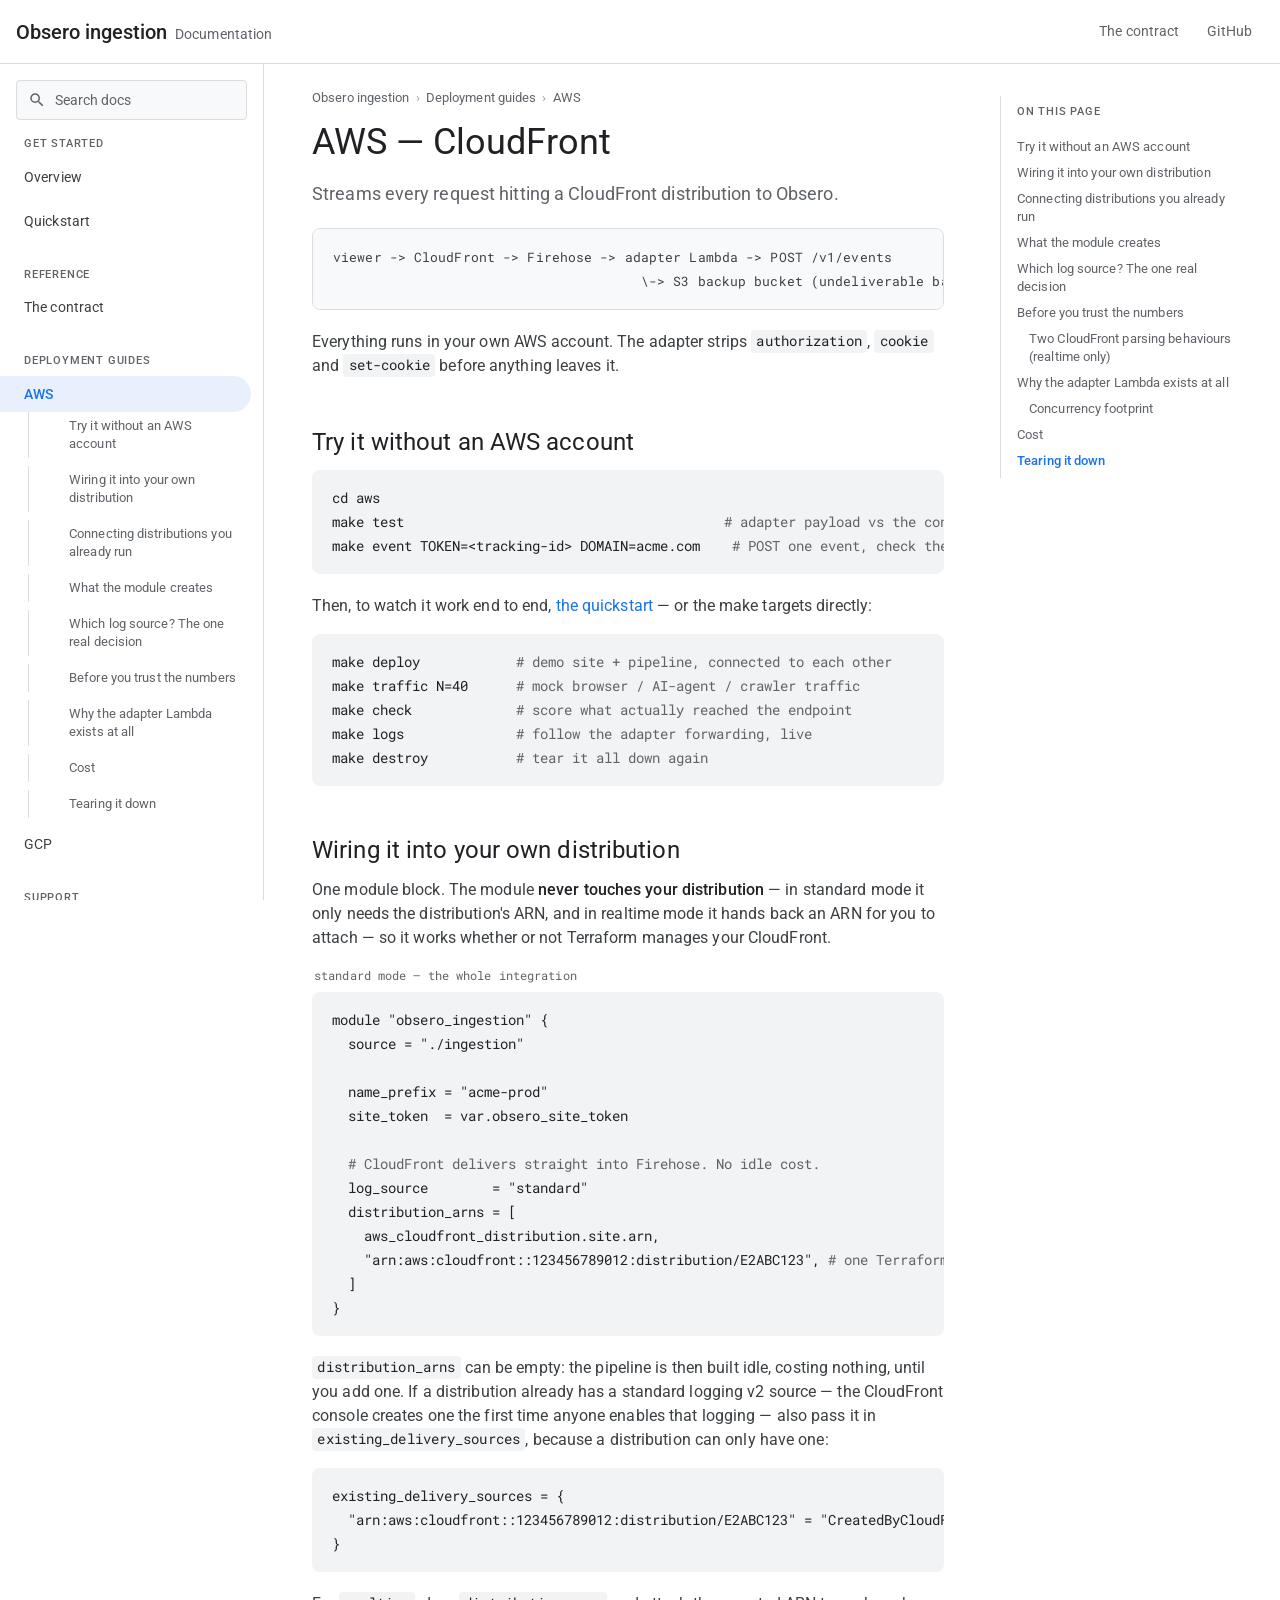
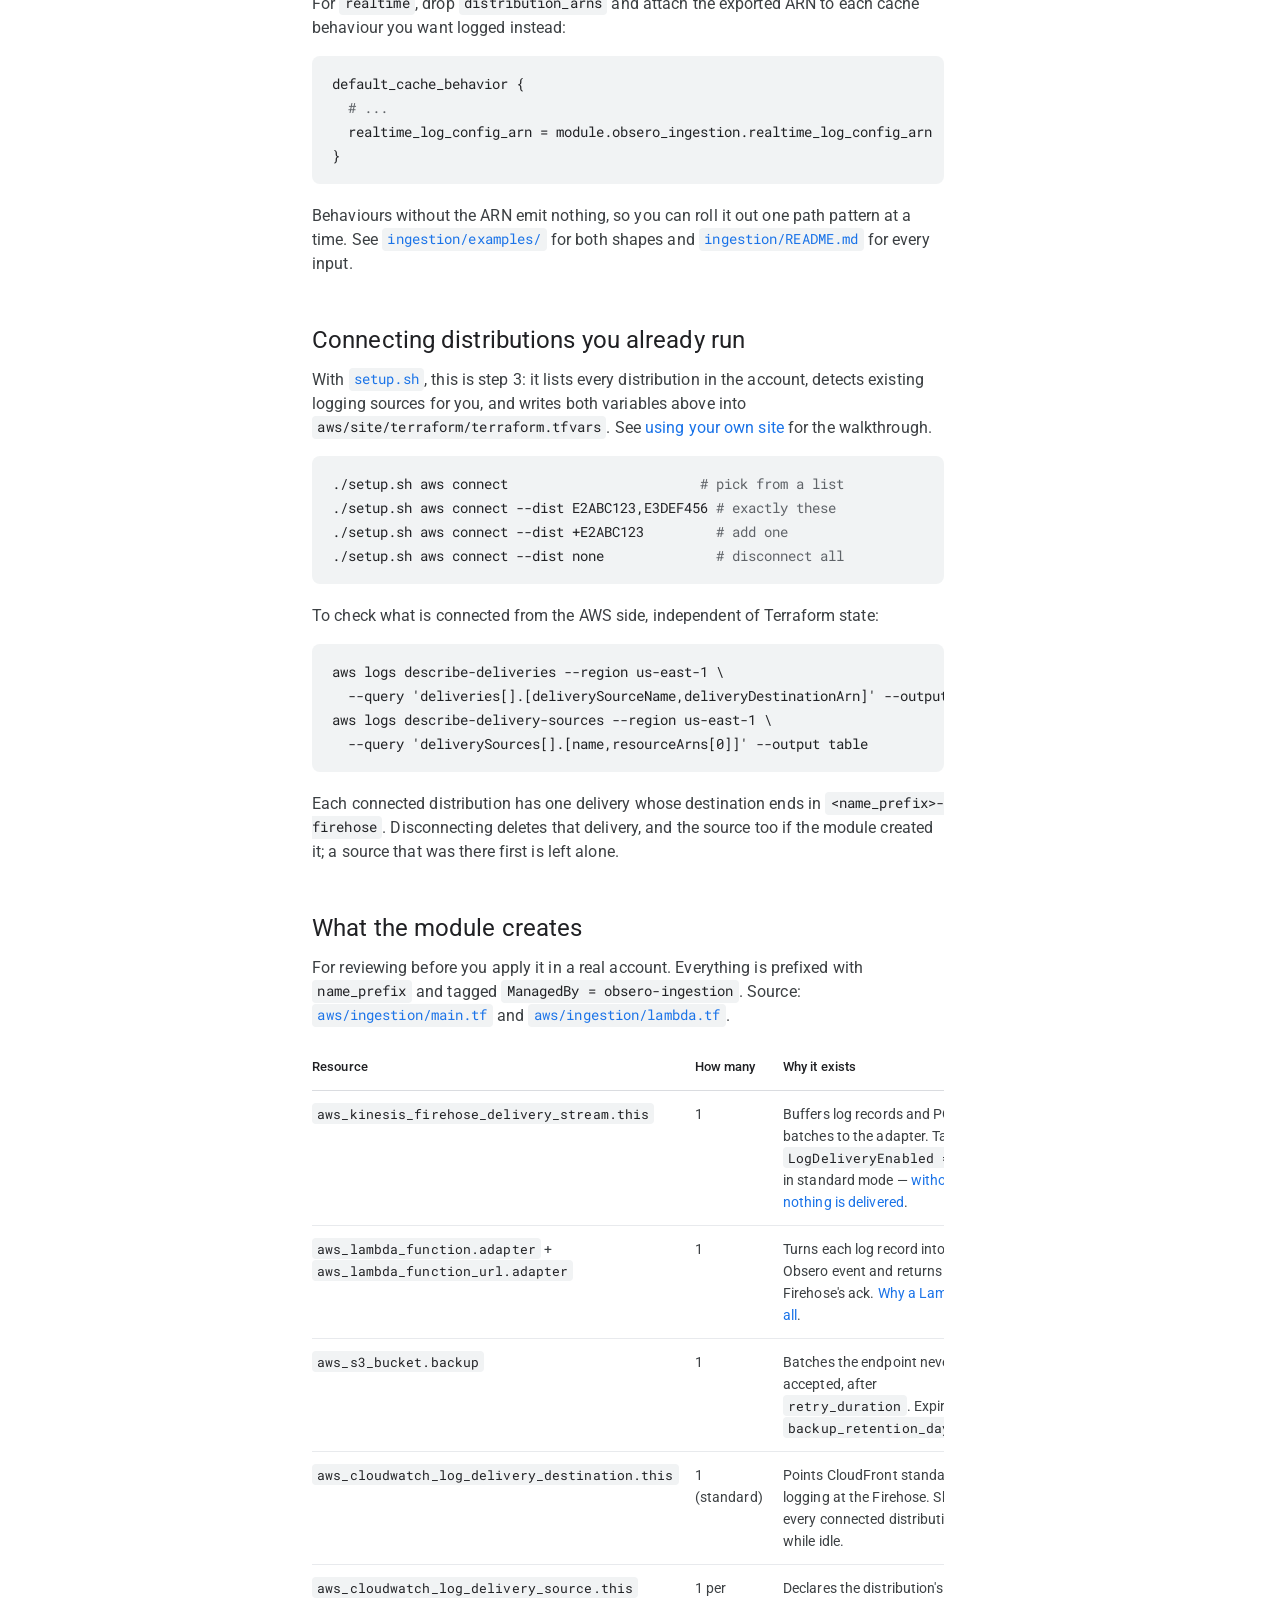
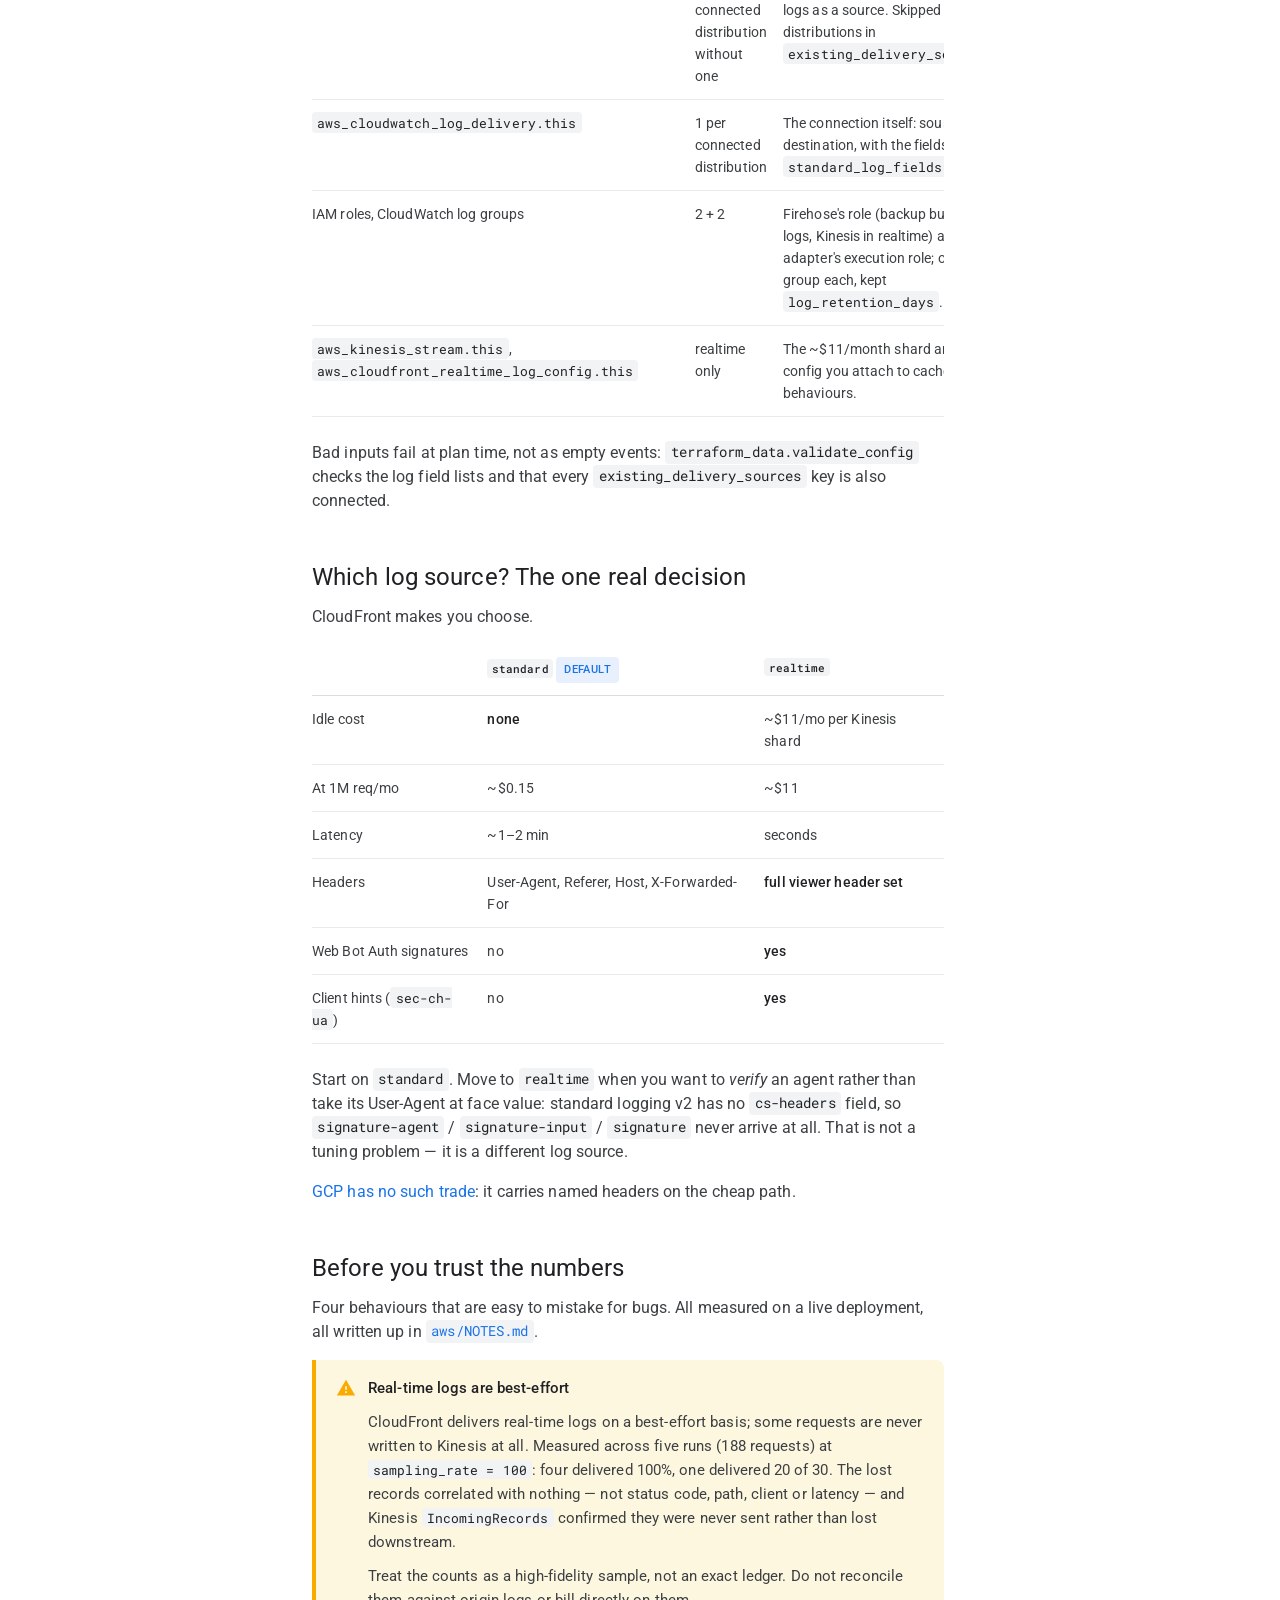
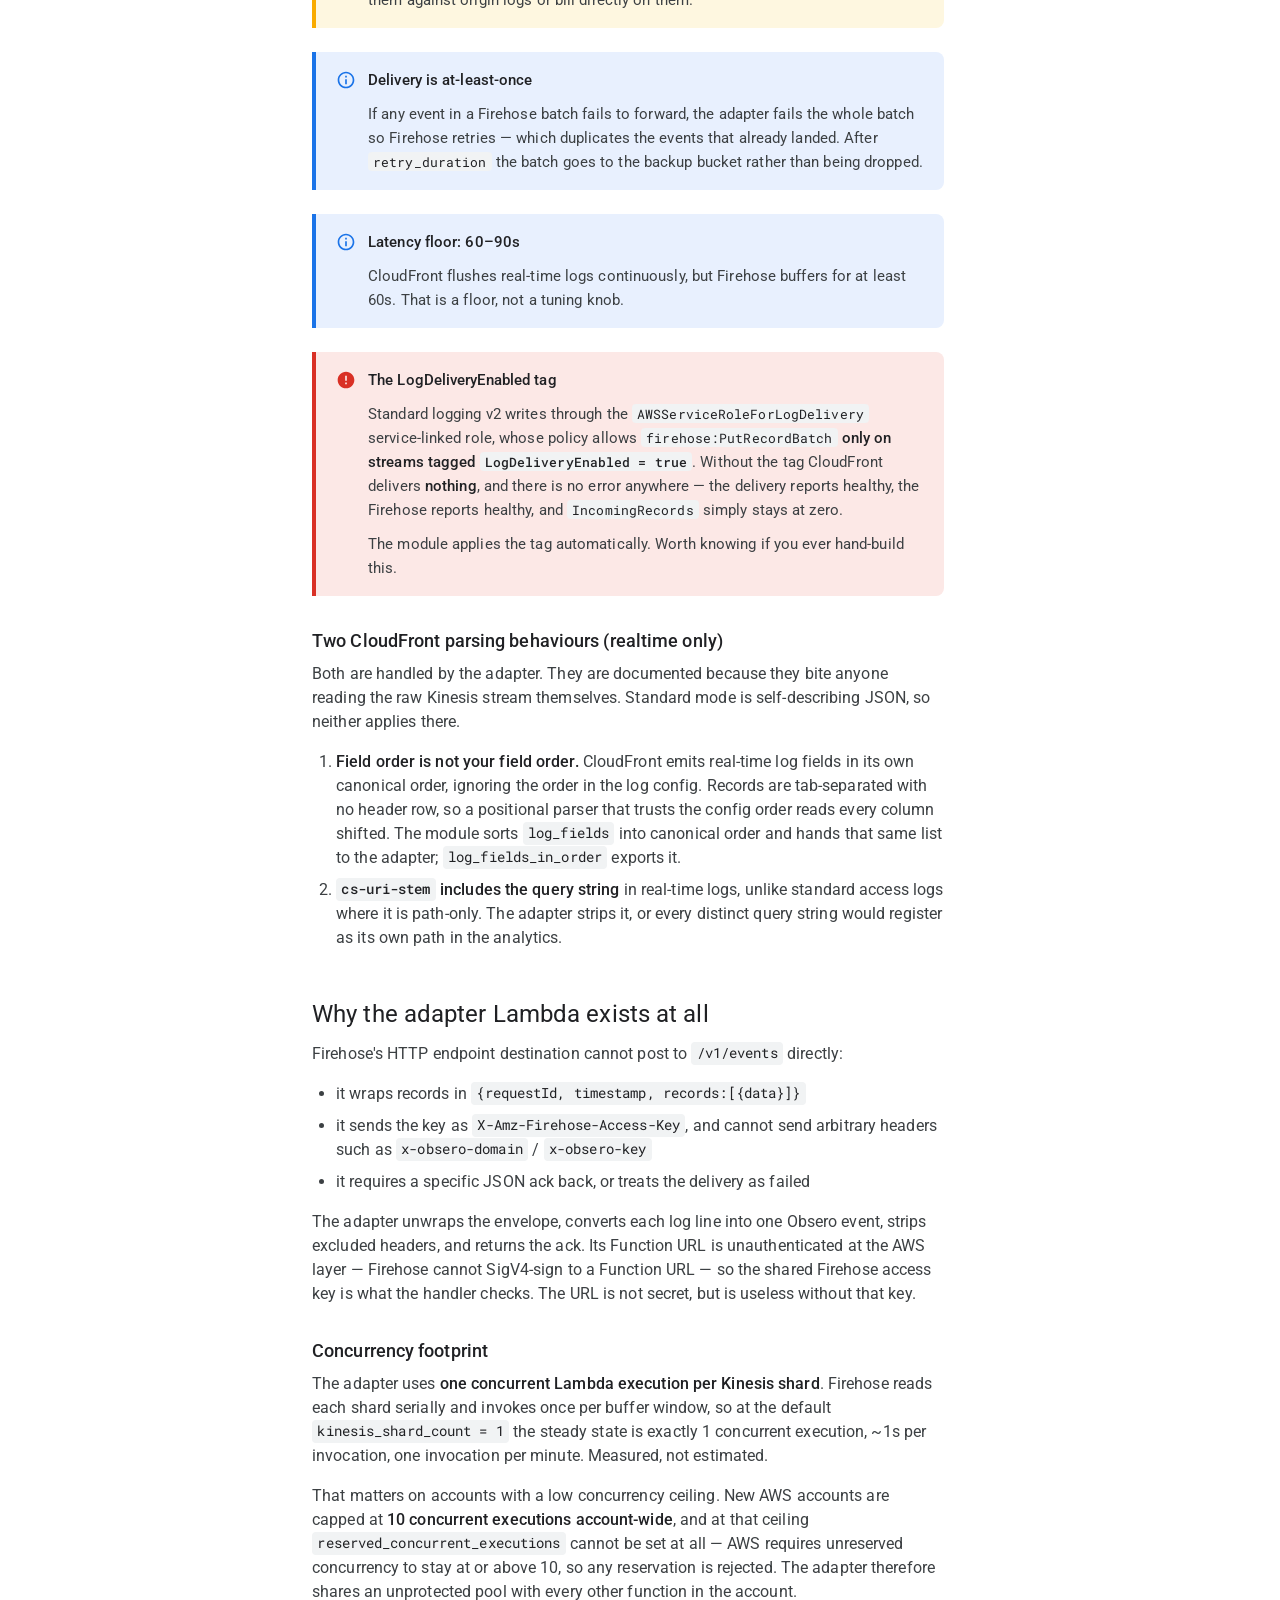
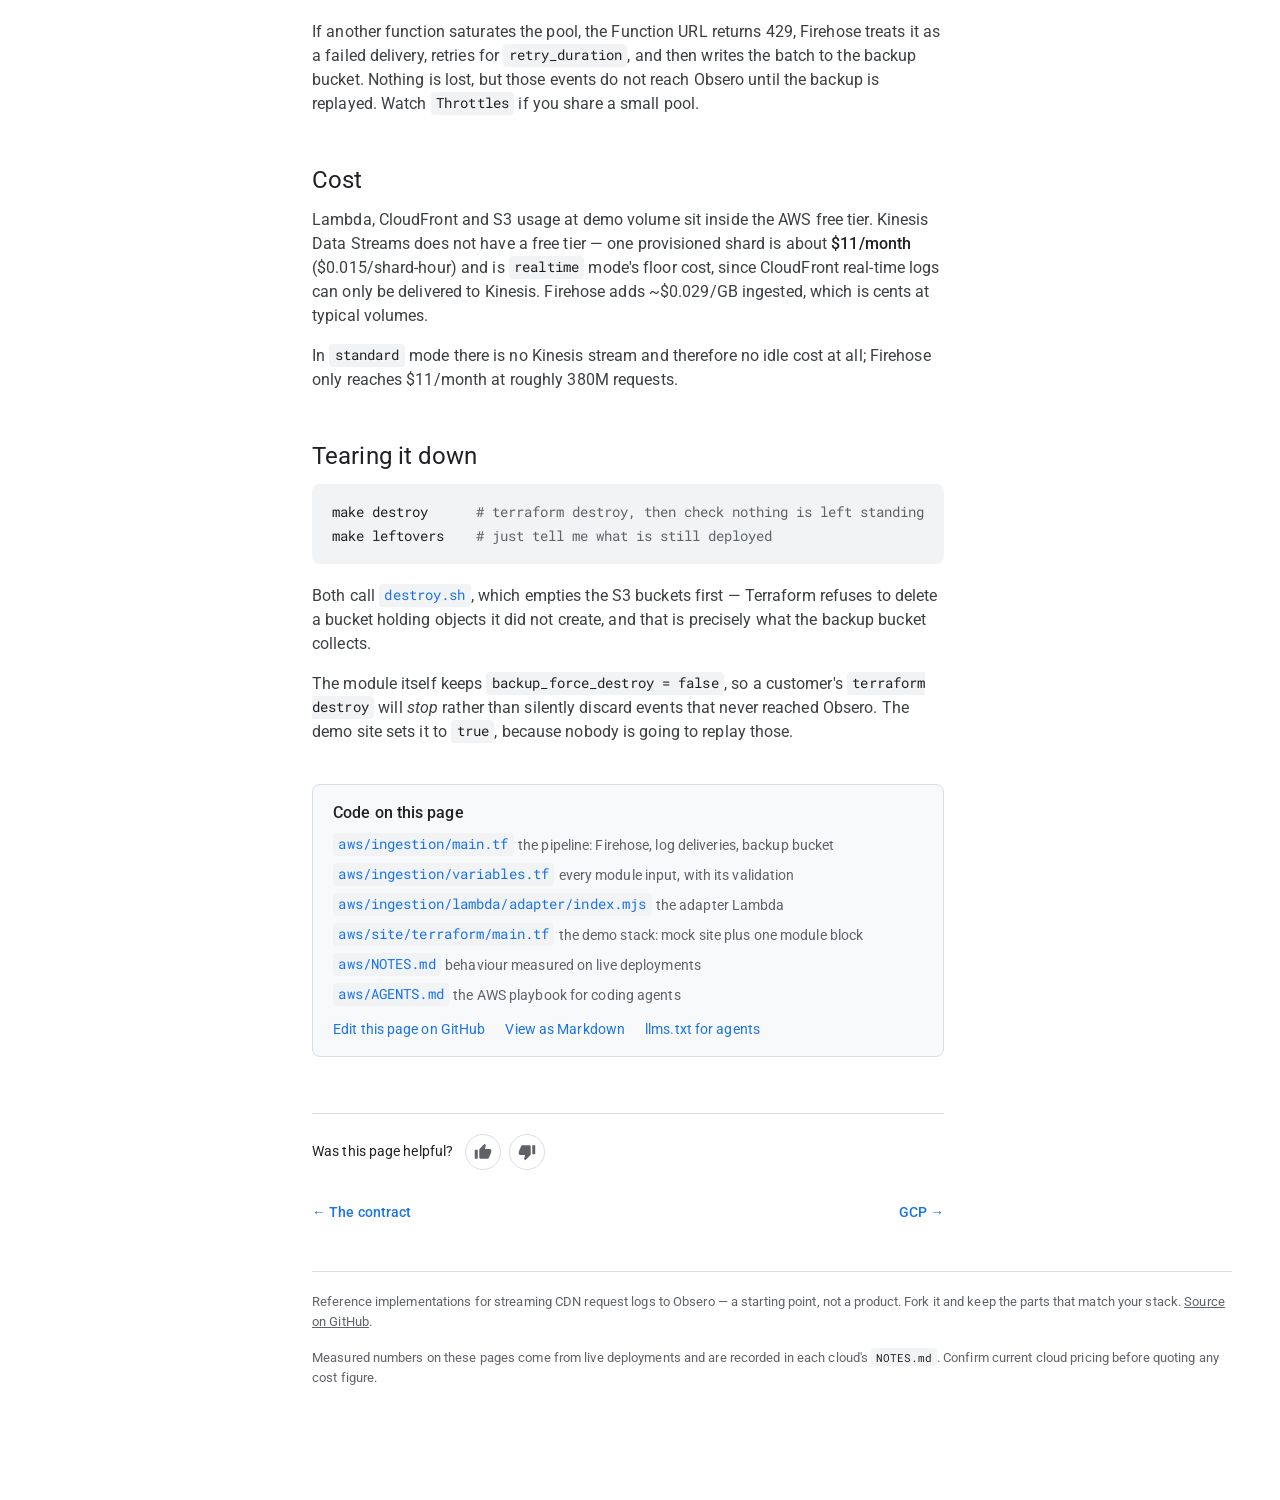
==== commit a3e57583: "Adding docs as well as agent md files one cna use" ====
--- a/docs/aws.html
+++ b/docs/aws.html
@@ -9,6 +9,7 @@
 <link rel="preconnect" href="https://fonts.gstatic.com" crossorigin>
 <link href="https://fonts.googleapis.com/css2?family=Roboto:wght@300;400;500;700&amp;family=Roboto+Mono:wght@400;500&amp;display=swap" rel="stylesheet">
 <link rel="stylesheet" href="assets/docs.css">
+<link rel="alternate" type="text/markdown" href="aws.md" title="This page as Markdown">
 <link rel="icon" href="data:image/svg+xml,%3Csvg xmlns='http://www.w3.org/2000/svg' viewBox='0 0 24 24'%3E%3Ccircle cx='12' cy='12' r='10' fill='%231a73e8'/%3E%3Ccircle cx='12' cy='12' r='4' fill='white'/%3E%3C/svg%3E">
 </head>
 <body>
@@ -52,6 +53,8 @@
         <ul class="subnav">
           <li><a href="#try-it">Try it without an AWS account</a></li>
           <li><a href="#wiring-it-in">Wiring it into your own distribution</a></li>
+          <li><a href="#connect">Connecting distributions you already run</a></li>
+          <li><a href="#what-it-creates">What the module creates</a></li>
           <li><a href="#log-source">Which log source? The one real decision</a></li>
           <li><a href="#gotchas">Before you trust the numbers</a></li>
           <li><a href="#why-lambda">Why the adapter Lambda exists at all</a></li>
@@ -95,7 +98,7 @@
 <p>Then, to watch it work end to end, <a href="quickstart.html">the quickstart</a> &mdash; or the
 make targets directly:</p>
 
-<pre><code>make deploy            <span class="c"># demo site + pipeline</span>
+<pre><code>make deploy            <span class="c"># demo site + pipeline, connected to each other</span>
 make traffic N=40      <span class="c"># mock browser / AI-agent / crawler traffic</span>
 make check             <span class="c"># score what actually reached the endpoint</span>
 make logs              <span class="c"># follow the adapter forwarding, live</span>
@@ -103,9 +106,9 @@
 
 <h2 id="wiring-it-in"><a class="anchor" href="#wiring-it-in" aria-label="Link to this section">#</a>Wiring it into your own distribution</h2>
 
-<p>One module block. The module <strong>never touches your distribution</strong> &mdash; it builds
-the pipeline and hands back what you attach, so it works whether or not Terraform manages your
-CloudFront.</p>
+<p>One module block. The module <strong>never touches your distribution</strong> &mdash; in standard
+mode it only needs the distribution's ARN, and in realtime mode it hands back an ARN for you to
+attach &mdash; so it works whether or not Terraform manages your CloudFront.</p>
 
 <figure class="snippet">
 <figcaption>standard mode &mdash; the whole integration</figcaption>
@@ -116,12 +119,24 @@
   site_token  = var.obsero_site_token
 
   <span class="c"># CloudFront delivers straight into Firehose. No idle cost.</span>
-  log_source       = "standard"
-  distribution_arn = aws_cloudfront_distribution.site.arn
+  log_source        = "standard"
+  distribution_arns = [
+    aws_cloudfront_distribution.site.arn,
+    "arn:aws:cloudfront::123456789012:distribution/E2ABC123", <span class="c"># one Terraform does not manage</span>
+  ]
 }</code></pre>
 </figure>
 
-<p>For <code>realtime</code>, drop <code>distribution_arn</code> and attach the exported ARN to each
+<p><code>distribution_arns</code> can be empty: the pipeline is then built idle, costing nothing, until
+you add one. If a distribution already has a standard logging v2 source &mdash; the CloudFront console
+creates one the first time anyone enables that logging &mdash; also pass it in
+<code>existing_delivery_sources</code>, because a distribution can only have one:</p>
+
+<pre><code>existing_delivery_sources = {
+  "arn:aws:cloudfront::123456789012:distribution/E2ABC123" = "CreatedByCloudFront-E2ABC123"
+}</code></pre>
+
+<p>For <code>realtime</code>, drop <code>distribution_arns</code> and attach the exported ARN to each
 cache behaviour you want logged instead:</p>
 
 <pre><code>default_cache_behavior {
@@ -130,8 +145,56 @@
 }</code></pre>
 
 <p>Behaviours without the ARN emit nothing, so you can roll it out one path pattern at a time. See
-<code>ingestion/examples/</code> for both shapes and <code>ingestion/README.md</code> for every
+<a class="src" href="https://github.com/Obsero-ai/obsero-public/tree/main/aws/ingestion/examples"><code>ingestion/examples/</code></a> for both shapes and <a class="src" href="https://github.com/Obsero-ai/obsero-public/blob/main/aws/ingestion/README.md"><code>ingestion/README.md</code></a> for every
 input.</p>
+
+<h2 id="connect"><a class="anchor" href="#connect" aria-label="Link to this section">#</a>Connecting distributions you already run</h2>
+
+<p>With <a class="src" href="https://github.com/Obsero-ai/obsero-public/blob/main/setup.sh"><code>setup.sh</code></a>, this is step 3: it lists every distribution in the account, detects
+existing logging sources for you, and writes both variables above into
+<code>aws/site/terraform/terraform.tfvars</code>. See <a href="quickstart.html#your-own-site">using your
+own site</a> for the walkthrough.</p>
+
+<pre><code>./setup.sh aws connect                        <span class="c"># pick from a list</span>
+./setup.sh aws connect --dist E2ABC123,E3DEF456 <span class="c"># exactly these</span>
+./setup.sh aws connect --dist +E2ABC123         <span class="c"># add one</span>
+./setup.sh aws connect --dist none              <span class="c"># disconnect all</span></code></pre>
+
+<p>To check what is connected from the AWS side, independent of Terraform state:</p>
+
+<pre><code>aws logs describe-deliveries --region us-east-1 \
+  --query 'deliveries[].[deliverySourceName,deliveryDestinationArn]' --output table
+aws logs describe-delivery-sources --region us-east-1 \
+  --query 'deliverySources[].[name,resourceArns[0]]' --output table</code></pre>
+
+<p>Each connected distribution has one delivery whose destination ends in
+<code>&lt;name_prefix&gt;-firehose</code>. Disconnecting deletes that delivery, and the source too if the
+module created it; a source that was there first is left alone.</p>
+
+<h2 id="what-it-creates"><a class="anchor" href="#what-it-creates" aria-label="Link to this section">#</a>What the module creates</h2>
+
+<p>For reviewing before you apply it in a real account. Everything is prefixed with
+<code>name_prefix</code> and tagged <code>ManagedBy = obsero-ingestion</code>. Source:
+<a class="src" href="https://github.com/Obsero-ai/obsero-public/blob/main/aws/ingestion/main.tf"><code>aws/ingestion/main.tf</code></a> and <a class="src" href="https://github.com/Obsero-ai/obsero-public/blob/main/aws/ingestion/lambda.tf"><code>aws/ingestion/lambda.tf</code></a>.</p>
+
+<div class="table-wrap">
+<table>
+<thead><tr><th>Resource</th><th>How many</th><th>Why it exists</th></tr></thead>
+<tbody>
+<tr><td><code>aws_kinesis_firehose_delivery_stream.this</code></td><td>1</td><td>Buffers log records and POSTs batches to the adapter. Tagged <code>LogDeliveryEnabled = true</code> in standard mode &mdash; <a href="#gotchas">without it nothing is delivered</a>.</td></tr>
+<tr><td><code>aws_lambda_function.adapter</code> + <code>aws_lambda_function_url.adapter</code></td><td>1</td><td>Turns each log record into one Obsero event and returns Firehose's ack. <a href="#why-lambda">Why a Lambda at all</a>.</td></tr>
+<tr><td><code>aws_s3_bucket.backup</code></td><td>1</td><td>Batches the endpoint never accepted, after <code>retry_duration</code>. Expires after <code>backup_retention_days</code>.</td></tr>
+<tr><td><code>aws_cloudwatch_log_delivery_destination.this</code></td><td>1 (standard)</td><td>Points CloudFront standard logging at the Firehose. Shared by every connected distribution; free while idle.</td></tr>
+<tr><td><code>aws_cloudwatch_log_delivery_source.this</code></td><td>1 per connected distribution without one</td><td>Declares the distribution's access logs as a source. Skipped for distributions in <code>existing_delivery_sources</code>.</td></tr>
+<tr><td><code>aws_cloudwatch_log_delivery.this</code></td><td>1 per connected distribution</td><td>The connection itself: source &rarr; destination, with the fields in <code>standard_log_fields</code>.</td></tr>
+<tr><td>IAM roles, CloudWatch log groups</td><td>2 + 2</td><td>Firehose's role (backup bucket, logs, Kinesis in realtime) and the adapter's execution role; one log group each, kept <code>log_retention_days</code>.</td></tr>
+<tr><td><code>aws_kinesis_stream.this</code>, <code>aws_cloudfront_realtime_log_config.this</code></td><td>realtime only</td><td>The ~$11/month shard and the config you attach to cache behaviours.</td></tr>
+</tbody>
+</table>
+</div>
+
+<p>Bad inputs fail at plan time, not as empty events: <code>terraform_data.validate_config</code> checks
+the log field lists and that every <code>existing_delivery_sources</code> key is also connected.</p>
 
 <h2 id="log-source"><a class="anchor" href="#log-source" aria-label="Link to this section">#</a>Which log source? The one real decision</h2>
 
@@ -163,7 +226,7 @@
 <h2 id="gotchas"><a class="anchor" href="#gotchas" aria-label="Link to this section">#</a>Before you trust the numbers</h2>
 
 <p>Four behaviours that are easy to mistake for bugs. All measured on a live deployment, all
-written up in <code>aws/NOTES.md</code>.</p>
+written up in <a class="src" href="https://github.com/Obsero-ai/obsero-public/blob/main/aws/NOTES.md"><code>aws/NOTES.md</code></a>.</p>
 
 <div class="aside caution" role="note"><svg viewBox="0 0 24 24" aria-hidden="true"><path d="M1 21h22L12 2 1 21zm12-3h-2v-2h2v2zm0-4h-2v-4h2v4z"/></svg><div class="body">
   <p><b class="label">Real-time logs are best-effort</b></p>
@@ -261,7 +324,7 @@
 <pre><code>make destroy      <span class="c"># terraform destroy, then check nothing is left standing</span>
 make leftovers    <span class="c"># just tell me what is still deployed</span></code></pre>
 
-<p>Both call <code>destroy.sh</code>, which empties the S3 buckets first &mdash; Terraform refuses to
+<p>Both call <a class="src" href="https://github.com/Obsero-ai/obsero-public/blob/main/destroy.sh"><code>destroy.sh</code></a>, which empties the S3 buckets first &mdash; Terraform refuses to
 delete a bucket holding objects it did not create, and that is precisely what the backup bucket
 collects.</p>
 
@@ -270,6 +333,19 @@
 reached Obsero. The demo site sets it to <code>true</code>, because nobody is going to replay
 those.</p>
 
+
+      <section class="srcbox" aria-label="Source on GitHub">
+        <p class="srcbox-title">Code on this page</p>
+        <ul>
+          <li><a href="https://github.com/Obsero-ai/obsero-public/blob/main/aws/ingestion/main.tf"><code>aws/ingestion/main.tf</code></a> <span>the pipeline: Firehose, log deliveries, backup bucket</span></li>
+          <li><a href="https://github.com/Obsero-ai/obsero-public/blob/main/aws/ingestion/variables.tf"><code>aws/ingestion/variables.tf</code></a> <span>every module input, with its validation</span></li>
+          <li><a href="https://github.com/Obsero-ai/obsero-public/blob/main/aws/ingestion/lambda/adapter/index.mjs"><code>aws/ingestion/lambda/adapter/index.mjs</code></a> <span>the adapter Lambda</span></li>
+          <li><a href="https://github.com/Obsero-ai/obsero-public/blob/main/aws/site/terraform/main.tf"><code>aws/site/terraform/main.tf</code></a> <span>the demo stack: mock site plus one module block</span></li>
+          <li><a href="https://github.com/Obsero-ai/obsero-public/blob/main/aws/NOTES.md"><code>aws/NOTES.md</code></a> <span>behaviour measured on live deployments</span></li>
+          <li><a href="https://github.com/Obsero-ai/obsero-public/blob/main/aws/AGENTS.md"><code>aws/AGENTS.md</code></a> <span>the AWS playbook for coding agents</span></li>
+        </ul>
+        <p class="srcbox-links"><a href="https://github.com/Obsero-ai/obsero-public/edit/main/docs/aws.html">Edit this page on GitHub</a><a href="aws.md">View as Markdown</a><a href="llms.txt">llms.txt for agents</a></p>
+      </section>
 
       <div class="helpful">
         <span>Was this page helpful?</span>
@@ -291,6 +367,8 @@
           <ul>
           <li><a href="#try-it">Try it without an AWS account</a></li>
           <li><a href="#wiring-it-in">Wiring it into your own distribution</a></li>
+          <li><a href="#connect">Connecting distributions you already run</a></li>
+          <li><a href="#what-it-creates">What the module creates</a></li>
           <li><a href="#log-source">Which log source? The one real decision</a></li>
           <li><a href="#gotchas">Before you trust the numbers</a></li>
           <li class="sub"><a href="#parsing">Two CloudFront parsing behaviours (realtime only)</a></li>
--- a/docs/assets/docs.css
+++ b/docs/assets/docs.css
@@ -624,3 +624,16 @@
   border-radius: 0 0 8px 0;
 }
 .skip:focus { left: 0; }
+
+/* "Code on this page": the files the prose is about, on GitHub. */
+.srcbox {
+  margin: 40px 0 0; padding: 16px 20px;
+  border: 1px solid var(--divider); border-radius: 8px; background: var(--surface-alt);
+}
+.srcbox .srcbox-title { margin: 0 0 8px; font-family: var(--sans); font-weight: 500; color: var(--heading); }
+.srcbox ul { margin: 0; padding: 0; list-style: none; }
+.srcbox li { margin: 6px 0; overflow-wrap: anywhere; }
+.srcbox li span { color: var(--secondary); font-size: 14px; }
+.srcbox .srcbox-links { display: flex; flex-wrap: wrap; gap: 8px 20px; margin: 12px 0 0; font-size: 14px; }
+a.src code, .srcbox li a code { color: var(--blue); }
+a.src:hover code, .srcbox li a:hover code { text-decoration: underline; }
